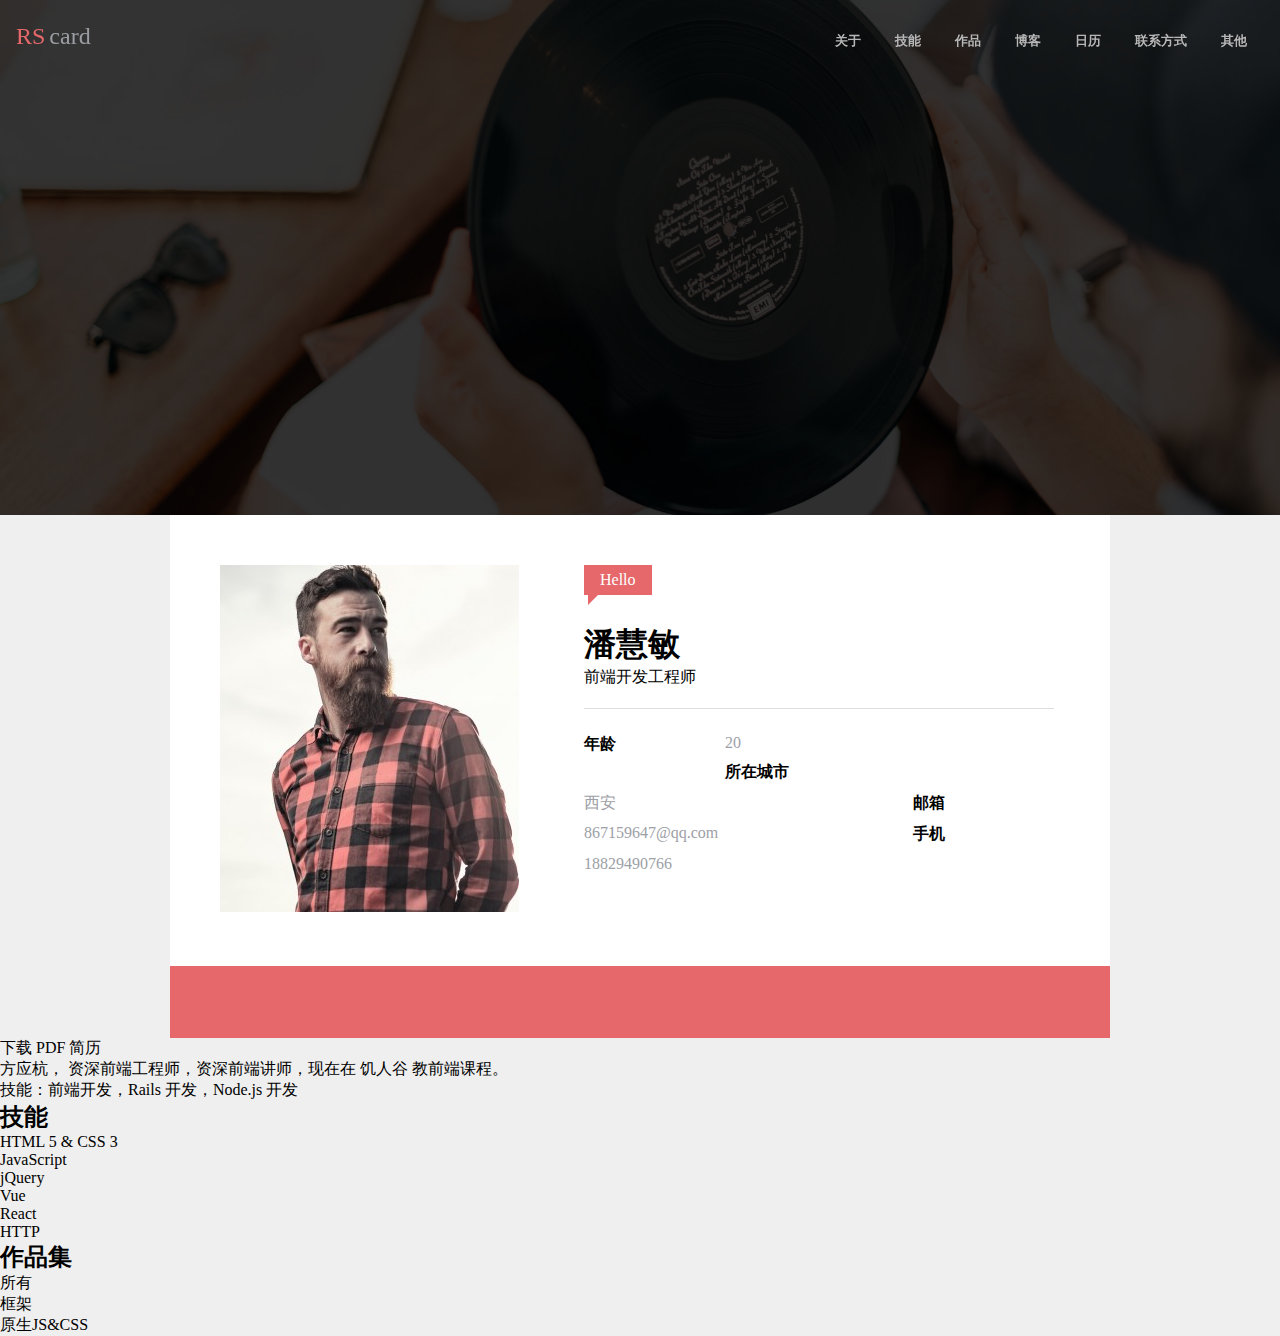
==== resume/index.html @ 38b6992c "resume" ====
<!DOCTYPE html>
<html lang="en">

<head>
    <meta charset="UTF-8">
    <title>潘慧敏的个人简历</title>
    <script src="https://at.alicdn.com/t/font_451045_32zbfqegtq3t0529.js"></script>
    <link rel="stylesheet" href="./a.css">
</head>

<body>
    <div class="topNavBar clearfix">
    	    <div class="topNavBar-inner clearfix">
        <a href="#" class="logo" alt="logo" style="float: left; ">
            <span class="rs">RS</span><span class="card">card</span>
        </a>
        <nav style="float: right ">
            <ul class="clearfix">
                <li>
                    <a href="#">关于</a>
                </li>
                <li>
                    <a href="#">技能</a>
                </li>
                <li>
                    <a href="#">作品</a>
                </li>
                <li>
                    <a href="#">博客</a>
                </li>
                <li>
                    <a href="#">日历</a>
                </li>
                <li>
                    <a href="#">联系方式</a>
                </li>
                <li>
                    <a href="#">其他</a>
                </li>
            </ul>
        </nav>
        </div>
    </div>
    <div class="banner" >
    	<div class="mask"></div>
    </div>
    <main>
        <div class="userCard clearfix">
            <div class="pictureAndText clearfix">
                <div class="picture">
                    <img src="img/avatar.jpg" width=299 height=347 alt="头像">
                </div>
                <div class="text">
                    <div class="profile">
                        <span class="welcome">Hello<span class="triangle"></span></span>
                        <h1>潘慧敏</h1>
                        <p>前端开发工程师</p>
                        <hr>
                        <dl>
                            <dt>年龄</dt>
                            <dd>20</dd>
                            <dt>所在城市</dt>
                            <dd>西安</dd>
                            <dt>邮箱</dt>
                            <dd>867159647@qq.com</dd>
                            <dt>手机</dt>
                            <dd>18829490766</dd>
                        </dl>
                    </div>
                </div>
            </div>
            <footer class="media">
                <a href="#">
					<svg class="icon" aria-hidden="true">
						<use xlink:href="#icon-github"></use>
					</svg>	
                </a>
                <a href="#">
					<svg class="icon" aria-hidden="true">
						<use xlink:href="#icon-Ankerwebicon-"></use>
					</svg>	
                </a>
                <a href="#">
					<svg class="icon" aria-hidden="true">
						<use xlink:href="#icon-weibo"></use>
					</svg>	
                </a>
                
            </footer>
        </div>
        <a class="button" href="#">下载 PDF 简历</a>

        <p>
            方应杭， 资深前端工程师，资深前端讲师，现在在 饥人谷 教前端课程。
            <br> 技能：前端开发，Rails 开发，Node.js 开发
        </p>

    </main>
    <section>
        <h2>技能</h2>
        <ol>
            <li>HTML 5 &amp; CSS 3</li>
            <li>JavaScript</li>
            <li>jQuery</li>
            <li>Vue</li>
            <li>React</li>
            <li>HTTP</li>
        </ol>
    </section>
    <section>
        <h2>作品集</h2>
        <nav>
            <ol>
                <li>所有</li>
                <li>框架</li>
                <li>原生JS&amp;CSS</li>
            </ol>
        </nav>

        <div class="jobs">
            <div class="big"></div>
            <div class="small"></div>
            <div class="small"></div>
        </div>

    </section>

</body>

</html>
---- resume/a.css ----
body {
	background: #efefef;
	margin: 0;
}

a {
	color: inherit;
	text-decoration: none;
}

.icon {
    width: 1em; height: 1em;
    vertical-align: -0.15em;
    fill: currentColor;
    overflow: hidden;
}
    
* {
	margin: 0;
	padding: 0;
}

hr {
	height: 0;
	border: none;
	border-top: 1px solid #DEDEDE;
}

.clearfix::after {
	content: '';
	display: block;
	clear: both;
}

.topNavBar {
	position: fixed;
	padding: 20px 0 20px 0;
	top: 0;
	left: 0;
	width: 100%;
}

.topNavBar-inner {
	padding: 0 16px;
}

.topNavBar nav {
	font-size: 13px;
	padding-top: 7px;
}

.topNavBar nav ul {
	list-style: none;
	padding: 0;
	margin: 0;
}

.topNavBar nav ul>li {
	float: left;
	margin-left: 17px;
	margin-right: 17px;
}

.topNavBar nav ul>li>a {
	font-size: 13px;
	color: #b7b7b7;
	font-weight: bold;
	border-top: 3px solid transparent;
	border-bottom: 3px solid transparent;
	padding-top: 2px;
	padding-bottom: 5px;
	display: block;
}

.topNavBar nav ul>li>a:hover {
	border-bottom: 3px solid #e06567;
}

.topNavBar .logo {
	font-family: "Arial Black";
	font-size: 24px;
	padding-top: 3px;
	padding-bottom: 4px;
}

.topNavBar .logo .rs {
	color: #e6686a;
	margin-right: 4px;
}

.topNavBar .logo .card {
	color: #9A9DA2;
}

.banner {
	height: 515px;
	background-image: url(img/rs-cover.jpg);
	background-position: center center;
	background-size: cover;
}

.banner .mask {
	height: 515px;
	background-color: rgba(0, 0, 0, 0.8);
}

.userCard {
	max-width: 940px;
	margin-left: auto;
	margin-right: auto;
	background-color: #ffffff;
}

.userCard .welcome {
	background: #E6686A;
	color: white;
	display: inline-block;
	padding: 4px 16px;
	line-height: 22px;
	position: relative;
	margin-bottom: 10px;
}

.userCard .welcome .triangle {
    display: block;
    border: 5px solid transparent;
    width: 0px;
    border-left-color: #e6686a;
    border-top-color: #e6686a;
    position: absolute;
    left: 4px;
    top: 100%;
}

.userCard .picture {
	float: left;
}

.userCard .text {
    float: left;
    margin-left: 65px;
    width: 470px;
}

.userCard .text h1{
    margin-top: 18px;
}

.userCard .text hr{
    margin: 20px 0;
}

.userCard .pictureAndText {
    padding: 50px;
}

.userCard dl dt,
.userCard dl dd{
    float: left;
    padding: 5px 0;
}

.userCard dl dt{
    width: 30%;
    font-weight: bold;
}
.userCard dl dd{
    width: 70%;
    color: #9da0a7;
}

.userCard > footer.media {
    background: #E6686A;
    text-align: center;
}

.userCard > footer.media > a {
    display: inline-block;
    width: 40px;
    line-height: 30px;
    padding: 5px 0;
    border-radius: 50%;
    margin: 16px;
}
 .userCard > footer.media > a:hover{
  background: #CF5D5F;
}
.userCard svg{
  width: 30px;
  height: 30px; 
  fill: white;
  vertical-align: top;
}
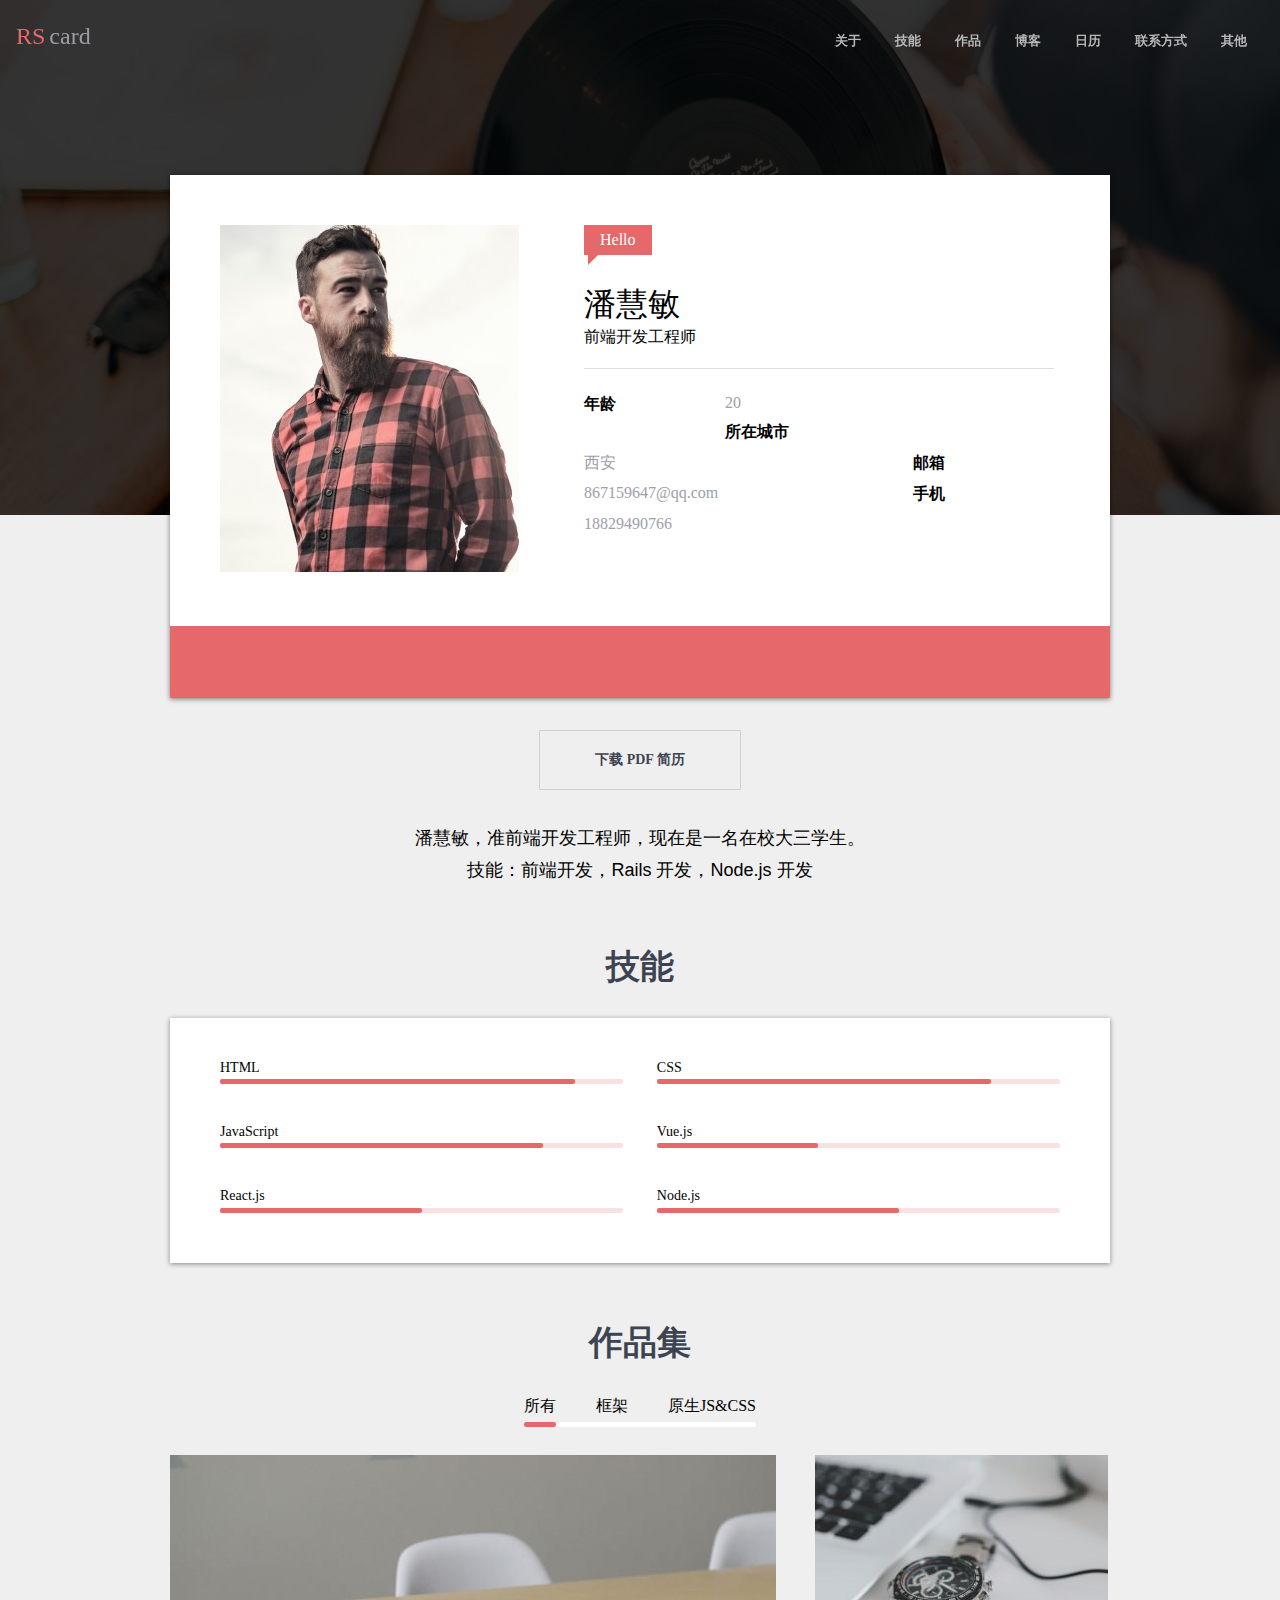
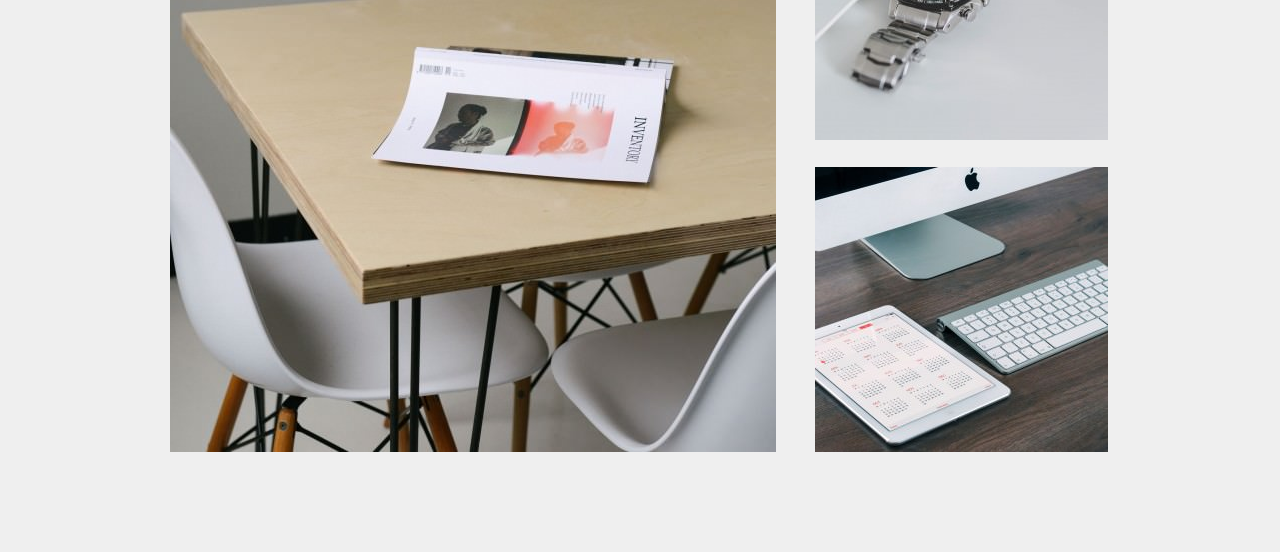
==== commit 70b61bf6: "update resume" ====
--- a/resume/index.html
+++ b/resume/index.html
@@ -88,39 +88,103 @@
                 
             </footer>
         </div>
-        <a class="button" href="#">下载 PDF 简历</a>
+        <p class="downloadResume-wrapper">
+            <a class="downloadResume" target="_blank" href="#" download >下载 PDF 简历</a>
+        </p>    
 
-        <p>
-            方应杭， 资深前端工程师，资深前端讲师，现在在 饥人谷 教前端课程。
+        <p class="selfIntroduction">
+            潘慧敏，准前端开发工程师，现在是一名在校大三学生。
             <br> 技能：前端开发，Rails 开发，Node.js 开发
         </p>
 
     </main>
-    <section>
+    <section class="skills">
         <h2>技能</h2>
-        <ol>
-            <li>HTML 5 &amp; CSS 3</li>
-            <li>JavaScript</li>
-            <li>jQuery</li>
-            <li>Vue</li>
-            <li>React</li>
-            <li>HTTP</li>
+        <ol class="clearfix">
+            <li>
+                <h3>
+                  HTML
+                </h3>
+                <div class="progressBar">
+                  <div class="progress" style="width: 88%;"></div>
+                </div>
+              </li>
+              <li>
+                <h3>
+                  CSS
+                </h3>
+                <div class="progressBar">
+                  <div class="progress" style="width: 83%"></div>
+                </div>
+              </li>
+              <li>
+                <h3>
+                  JavaScript
+                </h3>
+                <div class="progressBar">
+                  <div class="progress" style="width: 80%"></div>
+                </div>
+              </li>
+              <li>
+                <h3>
+                  Vue.js
+                </h3>
+                <div class="progressBar">
+                  <div class="progress" style="width: 40%"></div>
+                </div>
+              </li>
+              <li>
+                <h3>
+                  React.js
+                </h3>
+                <div class="progressBar">
+                  <div class="progress"  style="width: 50%"></div>
+                </div>
+              </li>
+              <li>
+                <h3>
+                  Node.js
+                </h3>
+                <div class="progressBar">
+                  <div class="progress"  style="width: 60%"></div>
+                </div>
+              </li>
         </ol>
     </section>
-    <section>
+    <section class="portfolio">
         <h2>作品集</h2>
         <nav>
-            <ol>
-                <li>所有</li>
-                <li>框架</li>
-                <li>原生JS&amp;CSS</li>
+            <ol class="clearfix">
+                <li id="portfolio1">所有</li>
+                <li id="portfolio2">框架</li>
+                <li id="portfolio3">原生JS&amp;CSS</li>
             </ol>
+            <div id="portfolioBar" class="bar state-1">
+                <div class="bar-inner"></div>
+              </div>
         </nav>
+        <script>
+            portfolio1.onclick= function(){
+              portfolioBar.className = 'bar state-1'
+            }
+            portfolio2.onclick= function(){
+              portfolioBar.className = 'bar state-2'
+            }
+            portfolio3.onclick= function(){
+              portfolioBar.className = 'bar state-3'
+            }
+          </script>
 
-        <div class="jobs">
-            <div class="big"></div>
-            <div class="small"></div>
-            <div class="small"></div>
+        <div class="works" style="height: 597px;">
+            <div class="big" style="top: 0; left: 0;">
+                <img src="./img/1.jpg" alt="作品1">
+            </div>
+            <div class="small" style="top: 0; left: 645px;">
+                <img src="./img/2.jpg" alt="作品2">
+            </div>
+            <div class="small" style="top: 312px; left: 645px;">
+                <img src="./img/3.jpg" alt="作品3">
+            </div>
         </div>
 
     </section>
--- a/resume/a.css
+++ b/resume/a.css
@@ -6,6 +6,12 @@
 a {
 	color: inherit;
 	text-decoration: none;
+}
+h1,h2,h3,h4,h5,h6 {
+	font-weight: normal;
+}
+ul,ol {
+	list-style: none;
 }
 
 .icon {
@@ -109,6 +115,7 @@
 	margin-left: auto;
 	margin-right: auto;
 	background-color: #ffffff;
+	box-shadow: 0px 1px 5px 0px rgba(0, 0, 0, 0.5);
 }
 
 .userCard .welcome {
@@ -182,7 +189,7 @@
     border-radius: 50%;
     margin: 16px;
 }
- .userCard > footer.media > a:hover{
+.userCard > footer.media > a:hover{
   background: #CF5D5F;
 }
 .userCard svg{
@@ -190,4 +197,141 @@
   height: 30px; 
   fill: white;
   vertical-align: top;
+}
+
+body > main {
+	margin-top: -340px;
+}
+body > main .downloadResume-wrapper {
+	text-align: center;
+}
+body > main .downloadResume{
+	font-size: 14px;
+	line-height: 16px;
+	padding: 21px 55px;
+	border: 1px solid #cdcfd1;
+	background: #efefef;
+	display: inline-block;
+	border-radius: 2px;
+	color: #3d4451;
+	font-weight: bold;
+	margin: 32px 0;
+}
+body > main .downloadResume:hover {
+	box-shadow: 0px 4px 13px 0px rgba(0, 0, 0, 0.2);
+	transition: box-shadow 0.2s;
+	
+}
+.selfIntroduction {
+	max-width: 940px;
+	margin-left: auto;
+	margin-right: auto;
+	text-align: center;
+	font-family: sans-serif;
+	line-height: 1.8;
+	font-size: 18px;
+}
+
+section.skills,
+section.portfolio{
+  max-width: 940px;
+  margin-left: auto;
+  margin-right: auto;
+  margin-top: 60px;
+}
+section.skills > h2 ,
+section.portfolio > h2 {
+  text-align: center;
+  color: #3d4451;
+  font-size: 34px;
+  line-height: 1.2;
+  font-weight: 600;
+}
+section.skills h3 {
+	font-size: 14px;
+	line-height: 1.1;
+	padding-right: 40px;
+}
+section.skills > ol {
+	background: white;
+	box-shadow: 0px 1px 5px 0px rgba(0, 0, 0, 0.45);
+	padding: 42px 50px 10px;
+	margin-top: 30px;
+}
+section.skills > ol > li {
+	float: left;
+	width: 48%;
+	box-sizing: border-box;
+}
+section.skills > ol > li:nth-child(even) {
+	float: right;
+}
+section.skills .progressBar {
+	height: 5px;
+	background: #FAE1E1;
+	border-radius: 2px;
+	margin: 4px 0 40px;
+}
+section.skills .progressBar > .progress {
+	height: 100%;
+	background: #E6686A;
+	width: 70%;
+	border-radius: 2px;
+}  
+section.portfolio {
+	text-align: center;
+	margin-bottom: 100px;
+}
+section.portfolio > nav{
+	text-align: center;
+	display: inline-block;
+	vertical-align: top;
+	margin-top: 32px;
+}
+section.portfolio > nav > ol{
+	margin: 0 auto;
+	display: inline-block;
+	vertical-align: top;
+}
+section.portfolio > nav > ol > li{
+	float: left;
+	margin-left: 40px;
+	cursor: pointer;
+}
+section.portfolio > nav > ol > li:first-child{
+	margin-left: 0;
+  
+}
+section.portfolio > nav .bar{
+	height: 5px;
+	background: white;
+	margin-top: 5px;
+	margin-bottom: 28px;
+	border-radius: 2px;
+}
+section.portfolio > nav .bar-inner{
+	height: 100%;
+	background: #E6686A;
+	border-radius: 2px;
+	transition: all 0.3s;
+}
+section.portfolio > nav .bar.state-1 .bar-inner{
+	margin-left: 0;
+	width: 32px;
+}
+section.portfolio > nav .bar.state-2 .bar-inner{
+	margin-left: 73px;
+	width: 31px;
+}
+section.portfolio > nav .bar.state-3 .bar-inner{
+	margin-left: 144px;
+	width: 94px;
+}
+section.portfolio .works{
+	position: relative;
+	z-index: -1;
+}
+  section.portfolio .works > .big,
+  section.portfolio .works > .small {
+	position: absolute;
 }